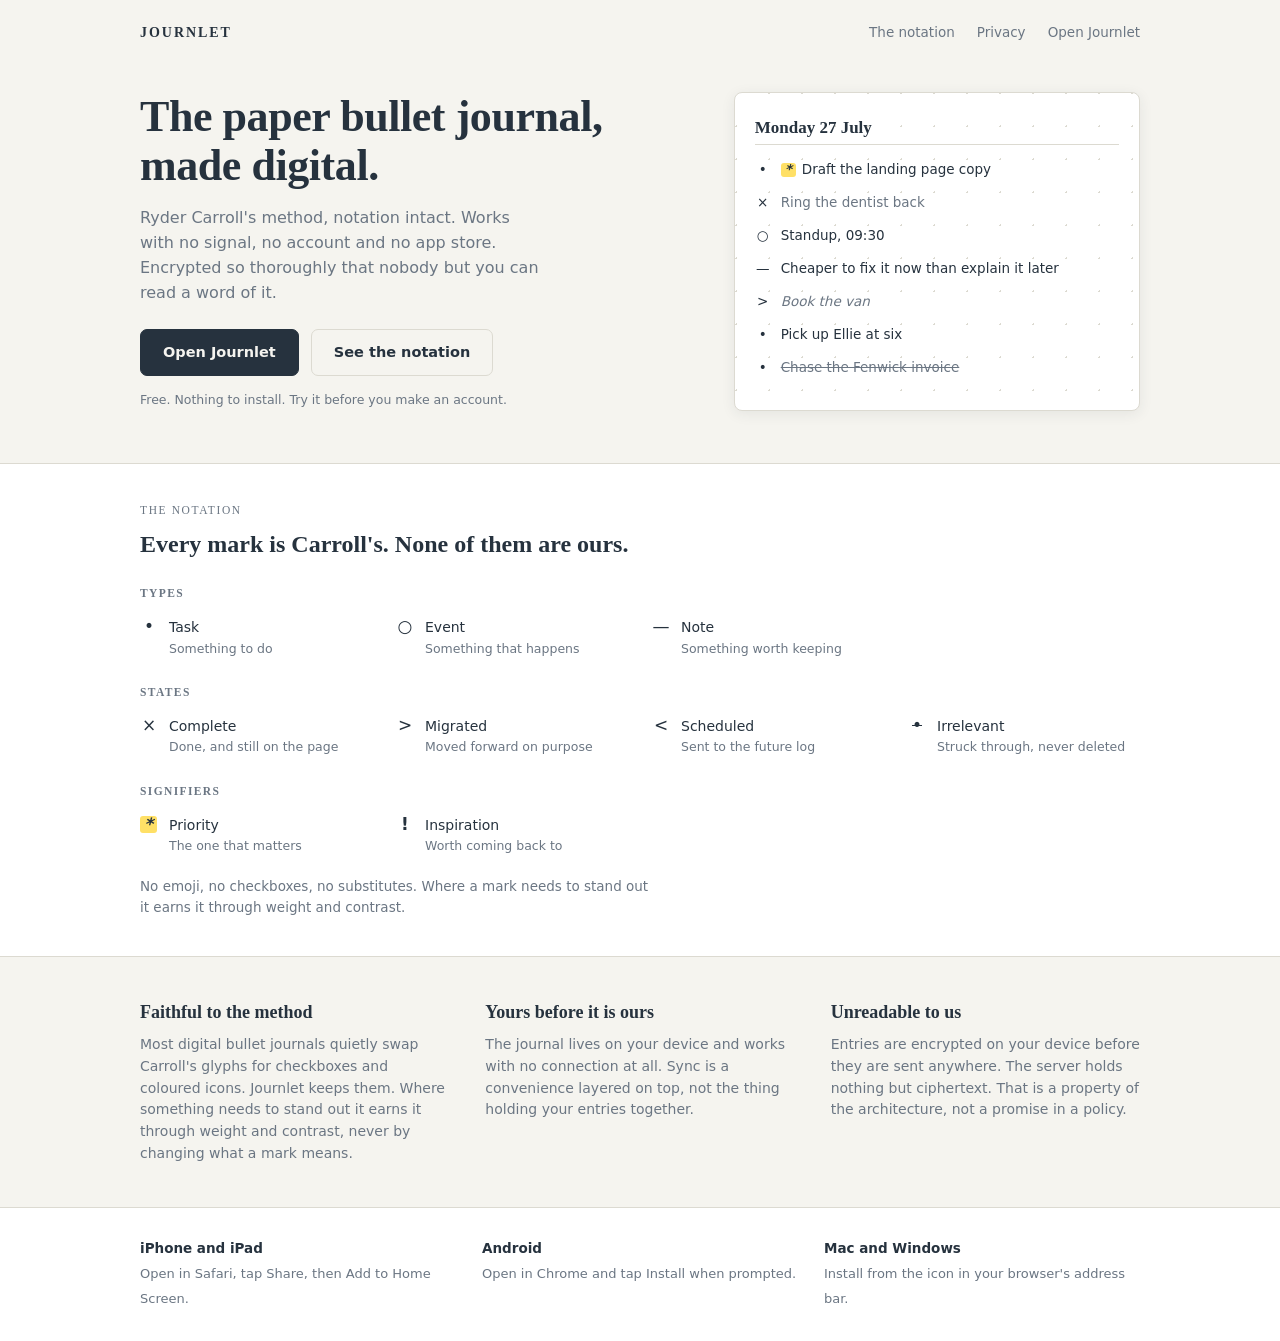
==== index.html @ d3c4b16d "Correct the notation shown on the page Three errors, all on the one page whose argument is notation " ====
<!doctype html>
<html lang="en-GB">
  <head>
    <meta charset="UTF-8" />
    <meta name="viewport" content="width=device-width, initial-scale=1.0" />

    <!-- No third-party scripts, matching the app's posture (spec §6.2). -->
    <meta
      http-equiv="Content-Security-Policy"
      content="default-src 'self'; script-src 'none'; style-src 'self' https://fonts.googleapis.com; font-src https://fonts.gstatic.com; img-src 'self' data:; base-uri 'none'; object-src 'none'; form-action 'none'"
    />

    <title>Journlet — the paper bullet journal, made digital</title>
    <meta
      name="description"
      content="A digital bullet journal that keeps Ryder Carroll's notation exactly as written. Works offline, needs no account to start, and is end-to-end encrypted so nobody but you can read it."
    />
    <link rel="canonical" href="https://www.journlet.com/" />
    <meta name="theme-color" content="#f5f4ef" />
    <meta name="referrer" content="no-referrer" />

    <link rel="icon" type="image/svg+xml" href="/favicon.svg" />
    <link rel="apple-touch-icon" href="/apple-touch-icon.png" />

    <meta property="og:type" content="website" />
    <meta property="og:site_name" content="Journlet" />
    <meta property="og:url" content="https://www.journlet.com/" />
    <meta property="og:title" content="Journlet — the paper bullet journal, made digital" />
    <meta
      property="og:description"
      content="Ryder Carroll's method, notation intact. Works offline, needs no account to start, end-to-end encrypted."
    />
    <meta property="og:image" content="https://www.journlet.com/og-image.png" />
    <meta property="og:image:width" content="1200" />
    <meta property="og:image:height" content="630" />
    <meta property="og:image:alt" content="Journlet — the paper bullet journal, made digital." />
    <meta name="twitter:card" content="summary_large_image" />
    <meta name="twitter:title" content="Journlet — the paper bullet journal, made digital" />
    <meta
      name="twitter:description"
      content="Ryder Carroll's method, notation intact. Works offline, needs no account to start, end-to-end encrypted."
    />
    <meta name="twitter:image" content="https://www.journlet.com/og-image.png" />

    <link rel="preconnect" href="https://fonts.googleapis.com" />
    <link rel="preconnect" href="https://fonts.gstatic.com" crossorigin />
    <link
      href="https://fonts.googleapis.com/css2?family=Fraunces:opsz,wght@9..144,500;9..144,600&family=Public+Sans:wght@400;500;600&display=swap"
      rel="stylesheet"
    />
    <link rel="stylesheet" href="/styles.css" />

    <script type="application/ld+json">
      {
        "@context": "https://schema.org",
        "@type": "SoftwareApplication",
        "name": "Journlet",
        "applicationCategory": "ProductivityApplication",
        "operatingSystem": "Any (progressive web app)",
        "url": "https://app.journlet.com/",
        "description": "A digital bullet journal that keeps Ryder Carroll's notation exactly as written. Offline-first and end-to-end encrypted.",
        "offers": { "@type": "Offer", "price": "0", "priceCurrency": "GBP" }
      }
    </script>
  </head>

  <body>
    <a class="skip" href="#main">Skip to content</a>

    <header class="nav">
      <span class="brand">Journlet</span>
      <nav aria-label="Primary">
        <a href="#notation">The notation</a>
        <a href="#privacy">Privacy</a>
        <a href="https://app.journlet.com/">Open Journlet</a>
      </nav>
    </header>

    <main id="main">
      <section class="hero">
        <div>
          <h1>The paper bullet journal, made digital.</h1>
          <p class="sub">
            Ryder Carroll's method, notation intact. Works with no signal, no account and no app
            store. Encrypted so thoroughly that nobody but you can read a word of it.
          </p>
          <p class="cta">
            <a class="btn" href="https://app.journlet.com/">Open Journlet</a>
            <a class="btn btn-quiet" href="#notation">See the notation</a>
          </p>
          <p class="reassure">Free. Nothing to install. Try it before you make an account.</p>
        </div>

        <!-- A real spread rather than a screenshot: stays true as the app changes,
             and search engines read the notation as text. Every state here mirrors
             the app exactly (app/src/lib/types.ts and app/src/index.css):
             the bullet column only ever holds a type or state glyph, priority is
             a highlighted * signifier inline before the text, complete is × with
             softened ink, migrated is > in muted italic, and the line-through is
             reserved for "no longer relevant". -->
        <div class="paper" role="img" aria-label="A sample Journlet daily spread: a priority task, a completed task, an event, a note, a migrated task, an open task and a task struck out as no longer relevant.">
          <p class="paper-title">Monday 27 July</p>
          <hr class="paper-rule" />
          <p class="row"><span class="glyph">&bull;</span><span><span class="prio"><i>*</i></span>Draft the landing page copy</span></p>
          <p class="row"><span class="glyph">&times;</span><span class="is-done">Ring the dentist back</span></p>
          <p class="row"><span class="glyph">&#9675;</span><span>Standup, 09:30</span></p>
          <p class="row"><span class="glyph">&mdash;</span><span>Cheaper to fix it now than explain it later</span></p>
          <p class="row"><span class="glyph">&gt;</span><span class="is-moved">Book the van</span></p>
          <p class="row"><span class="glyph">&bull;</span><span>Pick up Ellie at six</span></p>
          <p class="row"><span class="glyph">&bull;</span><span class="is-struck">Chase the Fenwick invoice</span></p>
        </div>
      </section>

      <section class="band" id="notation">
       <div class="wrap">
        <p class="eyebrow">The notation</p>
        <h2>Every mark is Carroll's. None of them are ours.</h2>

        <h3 class="ngroup">Types</h3>
        <ul class="notation">
          <li><span class="nglyph">&bull;</span><span class="nlabel">Task<span class="ndesc">Something to do</span></span></li>
          <li><span class="nglyph">&#9675;</span><span class="nlabel">Event<span class="ndesc">Something that happens</span></span></li>
          <li><span class="nglyph">&mdash;</span><span class="nlabel">Note<span class="ndesc">Something worth keeping</span></span></li>
        </ul>

        <h3 class="ngroup">States</h3>
        <ul class="notation">
          <li><span class="nglyph">&times;</span><span class="nlabel">Complete<span class="ndesc">Done, and still on the page</span></span></li>
          <li><span class="nglyph">&gt;</span><span class="nlabel">Migrated<span class="ndesc">Moved forward on purpose</span></span></li>
          <li><span class="nglyph">&lt;</span><span class="nlabel">Scheduled<span class="ndesc">Sent to the future log</span></span></li>
          <li><span class="nglyph"><s>&bull;</s></span><span class="nlabel">Irrelevant<span class="ndesc">Struck through, never deleted</span></span></li>
        </ul>

        <h3 class="ngroup">Signifiers</h3>
        <ul class="notation">
          <li><span class="nglyph"><span class="prio"><i>*</i></span></span><span class="nlabel">Priority<span class="ndesc">The one that matters</span></span></li>
          <li><span class="nglyph"><b>!</b></span><span class="nlabel">Inspiration<span class="ndesc">Worth coming back to</span></span></li>
        </ul>

        <p class="nfoot">No emoji, no checkboxes, no substitutes. Where a mark needs to stand out
          it earns it through weight and contrast.</p>
       </div>
      </section>

      <section class="pillars">
        <div>
          <h3>Faithful to the method</h3>
          <p>
            Most digital bullet journals quietly swap Carroll's glyphs for checkboxes and coloured
            icons. Journlet keeps them. Where something needs to stand out it earns it through
            weight and contrast, never by changing what a mark means.
          </p>
        </div>
        <div>
          <h3>Yours before it is ours</h3>
          <p>
            The journal lives on your device and works with no connection at all. Sync is a
            convenience layered on top, not the thing holding your entries together.
          </p>
        </div>
        <div id="privacy">
          <h3>Unreadable to us</h3>
          <p>
            Entries are encrypted on your device before they are sent anywhere. The server holds
            nothing but ciphertext. That is a property of the architecture, not a promise in a
            policy.
          </p>
        </div>
      </section>

      <section class="install">
       <div class="wrap">
        <div><strong>iPhone and iPad</strong><span>Open in Safari, tap Share, then Add to Home Screen.</span></div>
        <div><strong>Android</strong><span>Open in Chrome and tap Install when prompted.</span></div>
        <div><strong>Mac and Windows</strong><span>Install from the icon in your browser's address bar.</span></div>
       </div>
      </section>
    </main>
  </body>
</html>
---- styles.css ----
/* Journlet landing page.
   Tokens and rhythm are lifted from the app (src/index.css, src/lib/grid.ts)
   so the site and the app read as one product: same paper, same ink, same
   33px dot pitch, Fraunces for display and Public Sans for text. */

:root {
  --ink: #26323e;
  --ink-soft: #6b7683;
  --paper: #f5f4ef;
  --surface: #ffffff;
  --line: #dcdad1;
  --hilite: #ffe066;
  --on-hilite: #26323e;
  --grid: 33px;
  --pad: 40px;
}

@media (prefers-color-scheme: dark) {
  :root {
    --ink: #e7e4dc;
    --ink-soft: #9aa4b0;
    --paper: #191d23;
    --surface: #232a31;
    --line: #333b44;
    color-scheme: dark;
  }
}

* {
  box-sizing: border-box;
}

body {
  margin: 0;
  background: var(--paper);
  color: var(--ink);
  font-family: "Public Sans", system-ui, sans-serif;
  font-size: 16px;
  line-height: 1.55;
  -webkit-font-smoothing: antialiased;
  text-size-adjust: 100%;
  -webkit-text-size-adjust: 100%;
}

a {
  color: inherit;
}

.skip {
  position: absolute;
  left: -9999px;
}
.skip:focus {
  left: 12px;
  top: 12px;
  background: var(--surface);
  padding: 8px 14px;
  border-radius: 6px;
  z-index: 10;
}

:focus-visible {
  outline: 2px solid var(--ink);
  outline-offset: 2px;
}

/* ---------- shared shell ---------- */

.nav,
.hero,
.pillars,
.wrap {
  max-width: 1080px;
  margin-inline: auto;
  padding-inline: var(--pad);
}

/* ---------- nav ---------- */

.nav {
  display: flex;
  align-items: baseline;
  justify-content: space-between;
  padding-block: 22px;
  gap: 20px;
}
.brand {
  font-family: "Fraunces", Georgia, serif;
  font-weight: 600;
  font-size: 14px;
  letter-spacing: 0.14em;
  text-transform: uppercase;
}
.nav nav {
  display: flex;
  gap: 22px;
  font-size: 13.5px;
  color: var(--ink-soft);
}
.nav nav a {
  text-decoration: none;
}
.nav nav a:hover {
  text-decoration: underline;
}

/* ---------- hero ---------- */

.hero {
  display: grid;
  grid-template-columns: 1.15fr 0.85fr;
  gap: 44px;
  align-items: center;
  padding-block: 26px 52px;
}
h1 {
  font-family: "Fraunces", Georgia, serif;
  font-weight: 600;
  font-size: clamp(30px, 4.4vw, 44px);
  line-height: 1.1;
  letter-spacing: -0.01em;
  margin: 0 0 16px;
}
.sub {
  font-size: 16px;
  color: var(--ink-soft);
  margin: 0 0 24px;
  max-width: 40ch;
}
.cta {
  display: flex;
  gap: 12px;
  flex-wrap: wrap;
  margin: 0;
}
.btn {
  display: inline-block;
  background: var(--ink);
  color: var(--paper);
  border: 1px solid var(--ink);
  border-radius: 7px;
  padding: 11px 22px;
  font-size: 14.5px;
  font-weight: 600;
  text-decoration: none;
}
.btn-quiet {
  background: transparent;
  color: var(--ink);
  border-color: var(--line);
}
.reassure {
  font-size: 12.5px;
  color: var(--ink-soft);
  margin: 14px 0 0;
}

/* ---------- sample spread ---------- */

.paper {
  background: var(--surface);
  border: 1px solid var(--line);
  border-radius: 8px;
  box-shadow: 0 3px 14px rgba(38, 50, 62, 0.08);
  background-image: radial-gradient(var(--line) 1px, transparent 1px);
  background-size: var(--grid) var(--grid);
  background-position: 18px -16px;
  padding: 22px 20px 26px;
}
.paper-title {
  font-family: "Fraunces", Georgia, serif;
  font-weight: 600;
  font-size: 17px;
  margin: 0 0 3px;
}
.paper-rule {
  border: 0;
  border-top: 1px solid var(--line);
  margin: 0 0 8px;
}
.row {
  display: flex;
  gap: 10px;
  align-items: flex-start;
  font-size: 13.5px;
  line-height: var(--grid);
  margin: 0;
}
.glyph {
  width: 16px;
  flex-shrink: 0;
  text-align: center;
}
/* Entry states, mirroring app/src/index.css exactly. Complete softens the ink
   and keeps the entry legible; the line-through means "no longer relevant",
   which is a different thing and must not be conflated with done. */
.is-done {
  color: var(--ink-soft);
}
.is-moved {
  color: var(--ink-soft);
  font-style: italic;
}
.is-struck {
  color: var(--ink-soft);
  text-decoration: line-through;
}

/* The priority signifier: a highlighted * sitting inline before the text,
   never a replacement for the bullet in the glyph column. */
.prio {
  display: inline-flex;
  align-items: center;
  justify-content: center;
  background: var(--hilite);
  color: var(--on-hilite);
  padding: 0 4px;
  margin-right: 6px;
  border-radius: 3px;
  font-weight: 700;
  line-height: 1;
}

/* ---------- notation band ---------- */

.band {
  background: var(--surface);
  border-block: 1px solid var(--line);
  padding-block: 38px;
}
.eyebrow {
  font-family: "Fraunces", Georgia, serif;
  font-size: 11.5px;
  letter-spacing: 0.14em;
  text-transform: uppercase;
  color: var(--ink-soft);
  margin: 0 0 6px;
}
h2 {
  font-family: "Fraunces", Georgia, serif;
  font-weight: 600;
  font-size: 24px;
  margin: 0 0 22px;
}
.ngroup {
  font-family: "Fraunces", Georgia, serif;
  font-weight: 600;
  font-size: 11.5px;
  letter-spacing: 0.12em;
  text-transform: uppercase;
  color: var(--ink-soft);
  margin: 0 0 10px;
}
.notation {
  list-style: none;
  padding: 0;
  margin: 0 0 26px;
  display: grid;
  grid-template-columns: repeat(4, 1fr);
  gap: 18px 24px;
}
.notation:last-of-type {
  margin-bottom: 20px;
}
.notation li {
  display: flex;
  gap: 11px;
  align-items: baseline;
}
.nfoot {
  font-size: 13.5px;
  color: var(--ink-soft);
  margin: 0;
  max-width: 60ch;
}
.nglyph {
  font-size: 17px;
  width: 18px;
  text-align: center;
  flex-shrink: 0;
}
.nlabel {
  font-size: 14px;
  font-weight: 500;
}
.ndesc {
  display: block;
  font-size: 12.5px;
  font-weight: 400;
  color: var(--ink-soft);
}

/* ---------- pillars ---------- */

.pillars {
  display: grid;
  grid-template-columns: repeat(3, 1fr);
  gap: 36px;
  padding-block: 42px;
}
h3 {
  font-family: "Fraunces", Georgia, serif;
  font-weight: 600;
  font-size: 18px;
  margin: 0 0 8px;
}
.pillars p {
  font-size: 14px;
  color: var(--ink-soft);
  margin: 0;
}

/* ---------- install ---------- */

.install {
  background: var(--surface);
  border-top: 1px solid var(--line);
  padding-block: 30px;
}
.install .wrap {
  display: grid;
  grid-template-columns: repeat(3, 1fr);
  gap: 26px;
}
.install .wrap > div {
  max-width: 340px;
}
.install strong {
  display: block;
  font-size: 13.5px;
  margin-bottom: 3px;
}
.install span {
  font-size: 13px;
  color: var(--ink-soft);
}

/* No footer: the install band is the last thing on the page, so it ends on
   something to do. A footer comes back when there is a privacy policy and a
   contact address to put in it. */

/* ---------- narrow ---------- */

@media (max-width: 860px) {
  :root {
    --pad: 22px;
  }
  .hero,
  .pillars,
  .install .wrap {
    grid-template-columns: 1fr;
  }
  .notation {
    grid-template-columns: repeat(2, 1fr);
  }
  .nav nav a:not(:last-child) {
    display: none;
  }
  .install .wrap > div {
    max-width: none;
  }
}

@media (max-width: 420px) {
  .notation {
    grid-template-columns: 1fr;
  }
}
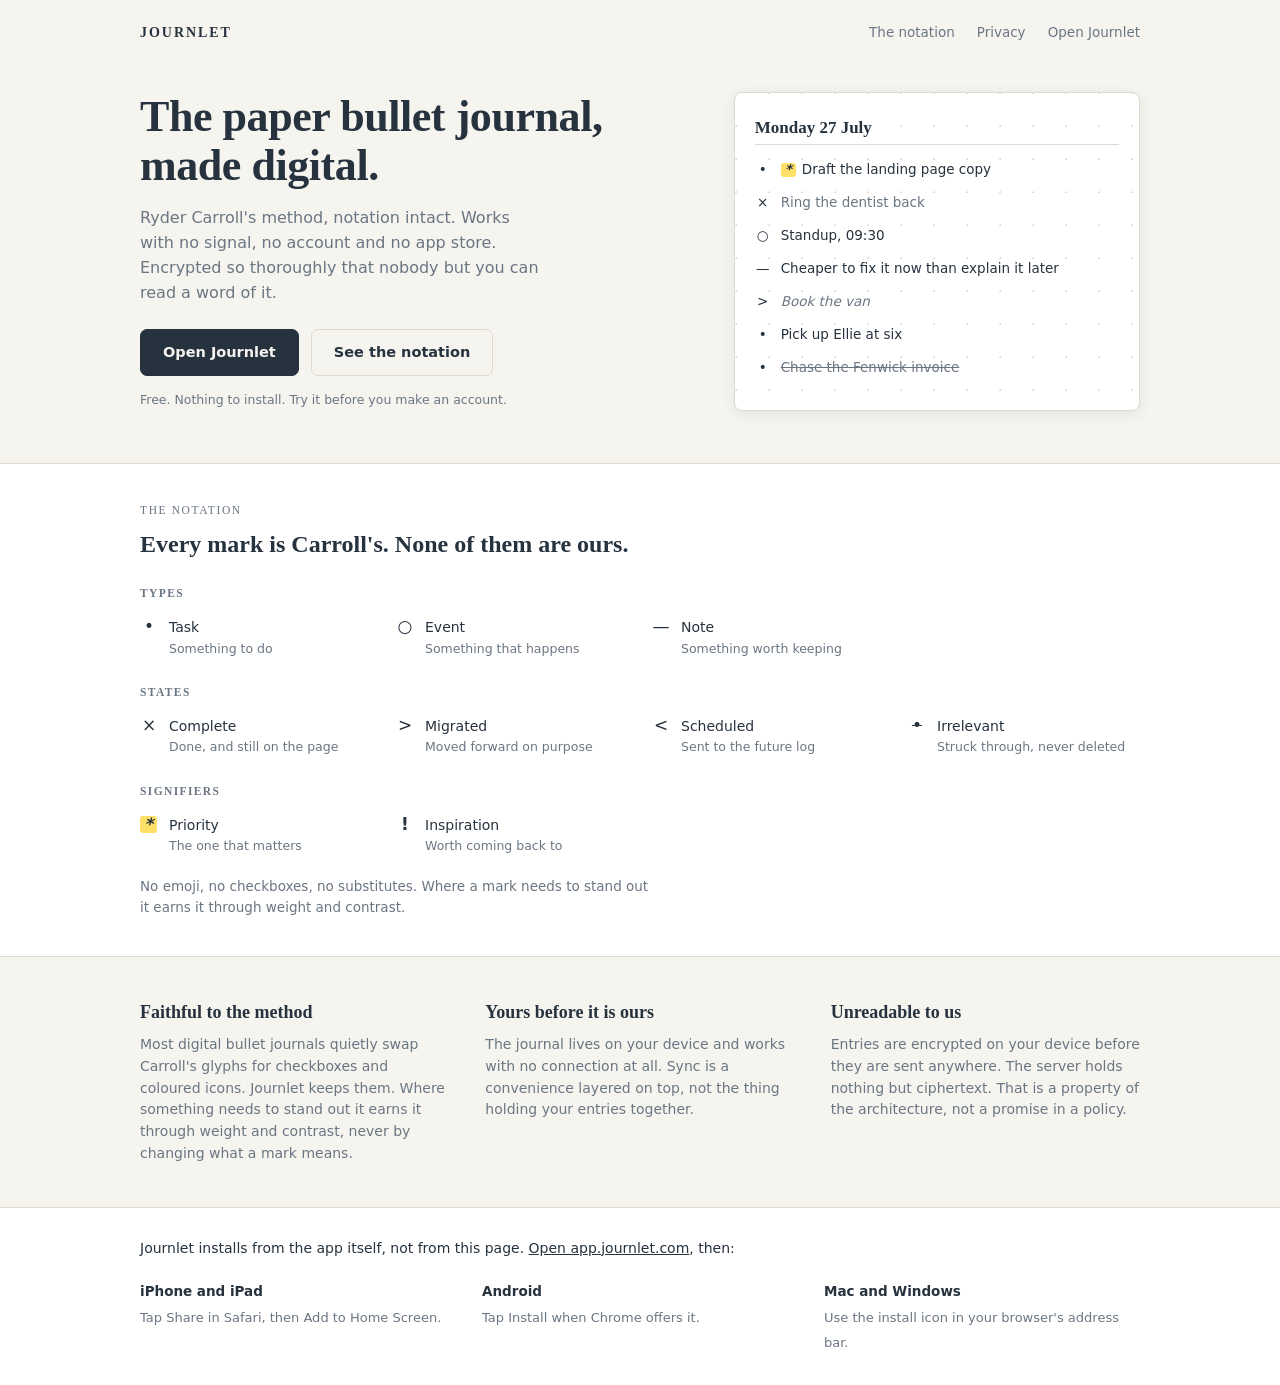
==== commit b90a1e58: "Add a 404 page, fix the install instructions, drop stale sitemap lastmod The install steps told peop" ====
--- a/index.html
+++ b/index.html
@@ -170,9 +170,15 @@
 
       <section class="install">
        <div class="wrap">
-        <div><strong>iPhone and iPad</strong><span>Open in Safari, tap Share, then Add to Home Screen.</span></div>
-        <div><strong>Android</strong><span>Open in Chrome and tap Install when prompted.</span></div>
-        <div><strong>Mac and Windows</strong><span>Install from the icon in your browser's address bar.</span></div>
+        <p class="install-lead">
+          Journlet installs from the app itself, not from this page.
+          <a href="https://app.journlet.com/">Open app.journlet.com</a>, then:
+        </p>
+        <div class="install-grid">
+          <div><strong>iPhone and iPad</strong><span>Tap Share in Safari, then Add to Home Screen.</span></div>
+          <div><strong>Android</strong><span>Tap Install when Chrome offers it.</span></div>
+          <div><strong>Mac and Windows</strong><span>Use the install icon in your browser's address bar.</span></div>
+        </div>
        </div>
       </section>
     </main>
--- a/styles.css
+++ b/styles.css
@@ -317,12 +317,16 @@
   border-top: 1px solid var(--line);
   padding-block: 30px;
 }
-.install .wrap {
+.install-lead {
+  font-size: 14px;
+  margin: 0 0 22px;
+}
+.install-grid {
   display: grid;
   grid-template-columns: repeat(3, 1fr);
   gap: 26px;
 }
-.install .wrap > div {
+.install-grid > div {
   max-width: 340px;
 }
 .install strong {
@@ -335,6 +339,20 @@
   color: var(--ink-soft);
 }
 
+/* ---------- 404 ---------- */
+
+.oops {
+  max-width: 1080px;
+  margin-inline: auto;
+  padding: clamp(40px, 12vh, 120px) var(--pad);
+}
+.oops .sub {
+  margin-bottom: 28px;
+}
+.nav a.brand {
+  text-decoration: none;
+}
+
 /* No footer: the install band is the last thing on the page, so it ends on
    something to do. A footer comes back when there is a privacy policy and a
    contact address to put in it. */
@@ -347,7 +365,7 @@
   }
   .hero,
   .pillars,
-  .install .wrap {
+  .install-grid {
     grid-template-columns: 1fr;
   }
   .notation {
@@ -356,7 +374,7 @@
   .nav nav a:not(:last-child) {
     display: none;
   }
-  .install .wrap > div {
+  .install-grid > div {
     max-width: none;
   }
 }
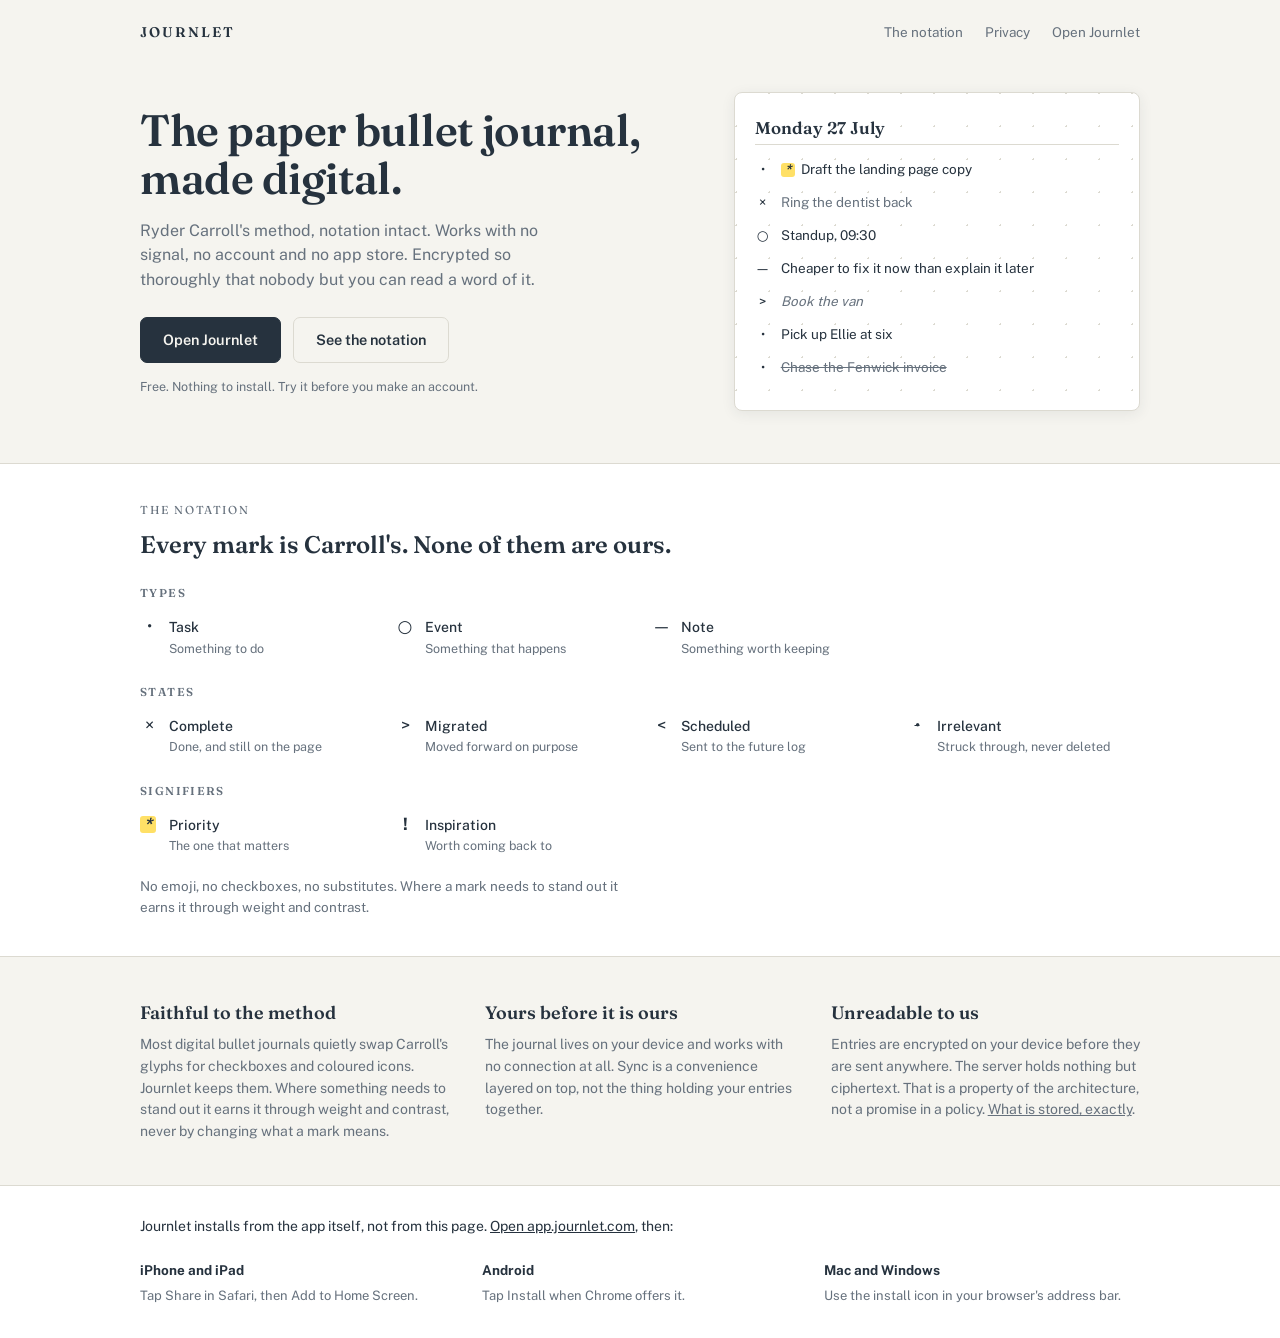
==== commit 697c281e: "Self-host the fonts, add a privacy page, fix muted-text contrast Fonts: Fraunces and Public Sans now" ====
--- a/index.html
+++ b/index.html
@@ -4,10 +4,11 @@
     <meta charset="UTF-8" />
     <meta name="viewport" content="width=device-width, initial-scale=1.0" />
 
-    <!-- No third-party scripts, matching the app's posture (spec §6.2). -->
+    <!-- Everything is same-origin: no scripts, no third-party anything.
+         Fonts are self-hosted, so the Google domains are gone from here too. -->
     <meta
       http-equiv="Content-Security-Policy"
-      content="default-src 'self'; script-src 'none'; style-src 'self' https://fonts.googleapis.com; font-src https://fonts.gstatic.com; img-src 'self' data:; base-uri 'none'; object-src 'none'; form-action 'none'"
+      content="default-src 'self'; script-src 'none'; style-src 'self'; font-src 'self'; img-src 'self' data:; base-uri 'none'; object-src 'none'; form-action 'none'"
     />
 
     <title>Journlet — the paper bullet journal, made digital</title>
@@ -42,11 +43,19 @@
     />
     <meta name="twitter:image" content="https://www.journlet.com/og-image.png" />
 
-    <link rel="preconnect" href="https://fonts.googleapis.com" />
-    <link rel="preconnect" href="https://fonts.gstatic.com" crossorigin />
     <link
-      href="https://fonts.googleapis.com/css2?family=Fraunces:opsz,wght@9..144,500;9..144,600&family=Public+Sans:wght@400;500;600&display=swap"
-      rel="stylesheet"
+      rel="preload"
+      href="/fonts/public-sans-latin-wght-normal.woff2"
+      as="font"
+      type="font/woff2"
+      crossorigin
+    />
+    <link
+      rel="preload"
+      href="/fonts/fraunces-latin-opsz-normal.woff2"
+      as="font"
+      type="font/woff2"
+      crossorigin
     />
     <link rel="stylesheet" href="/styles.css" />
 
@@ -71,7 +80,7 @@
       <span class="brand">Journlet</span>
       <nav aria-label="Primary">
         <a href="#notation">The notation</a>
-        <a href="#privacy">Privacy</a>
+        <a href="/privacy">Privacy</a>
         <a href="https://app.journlet.com/">Open Journlet</a>
       </nav>
     </header>
@@ -158,12 +167,12 @@
             convenience layered on top, not the thing holding your entries together.
           </p>
         </div>
-        <div id="privacy">
+        <div>
           <h3>Unreadable to us</h3>
           <p>
             Entries are encrypted on your device before they are sent anywhere. The server holds
             nothing but ciphertext. That is a property of the architecture, not a promise in a
-            policy.
+            policy. <a href="/privacy">What is stored, exactly</a>.
           </p>
         </div>
       </section>
--- a/styles.css
+++ b/styles.css
@@ -3,9 +3,37 @@
    so the site and the app read as one product: same paper, same ink, same
    33px dot pitch, Fraunces for display and Public Sans for text. */
 
+/* Fonts are self-hosted, not loaded from Google. A page whose argument is
+   that nobody can read your journal should not hand every visitor's IP to a
+   third party in order to render its own headline. Both are variable fonts
+   covering the full 100..900 weight range in one file each, and Fraunces
+   carries its optical-size axis so display text matches the app.
+   Sources: @fontsource-variable/fraunces and @fontsource-variable/public-sans
+   (SIL Open Font License, copies in fonts/). No unicode-range: there is only
+   one subset, so per-glyph fallback handles anything the file lacks — the ○
+   event bullet among them, exactly as it falls back in the app today.
+   Italics are synthesised rather than shipped, again matching the app. */
+@font-face {
+  font-family: "Fraunces";
+  font-style: normal;
+  font-display: swap;
+  font-weight: 100 900;
+  src: url(/fonts/fraunces-latin-opsz-normal.woff2) format("woff2-variations");
+}
+@font-face {
+  font-family: "Public Sans";
+  font-style: normal;
+  font-display: swap;
+  font-weight: 100 900;
+  src: url(/fonts/public-sans-latin-wght-normal.woff2) format("woff2-variations");
+}
+
 :root {
   --ink: #26323e;
-  --ink-soft: #6b7683;
+  /* #6b7683 was 4.20:1 on --paper, under WCAG AA for normal text; this
+     clears it at 4.52:1 and is all but indistinguishable. Kept in step with
+     app/src/index.css. */
+  --ink-soft: #66717d;
   --paper: #f5f4ef;
   --surface: #ffffff;
   --line: #dcdad1;
@@ -339,6 +367,50 @@
   color: var(--ink-soft);
 }
 
+/* ---------- prose pages (privacy) ---------- */
+
+.prose {
+  max-width: 68ch;
+  margin-inline: auto;
+  padding: 20px var(--pad) 80px;
+}
+.prose h1 {
+  font-size: clamp(28px, 4vw, 36px);
+  margin-bottom: 14px;
+}
+.prose h2 {
+  font-size: 20px;
+  margin: 38px 0 12px;
+}
+.prose p,
+.prose li {
+  font-size: 15.5px;
+  margin: 0 0 14px;
+}
+.prose ul {
+  padding-left: 20px;
+}
+.prose .sub {
+  max-width: none;
+}
+/* Unresolved sections are marked rather than guessed at, so an unfinished
+   policy cannot be mistaken for a finished one. */
+.todo {
+  display: block;
+  font-style: normal;
+  background: var(--hilite);
+  color: var(--on-hilite);
+  border-radius: 4px;
+  padding: 10px 12px;
+  margin-top: 10px;
+  font-size: 14px;
+}
+.prose .meta {
+  color: var(--ink-soft);
+  font-size: 13px;
+  margin-top: 40px;
+}
+
 /* ---------- 404 ---------- */
 
 .oops {
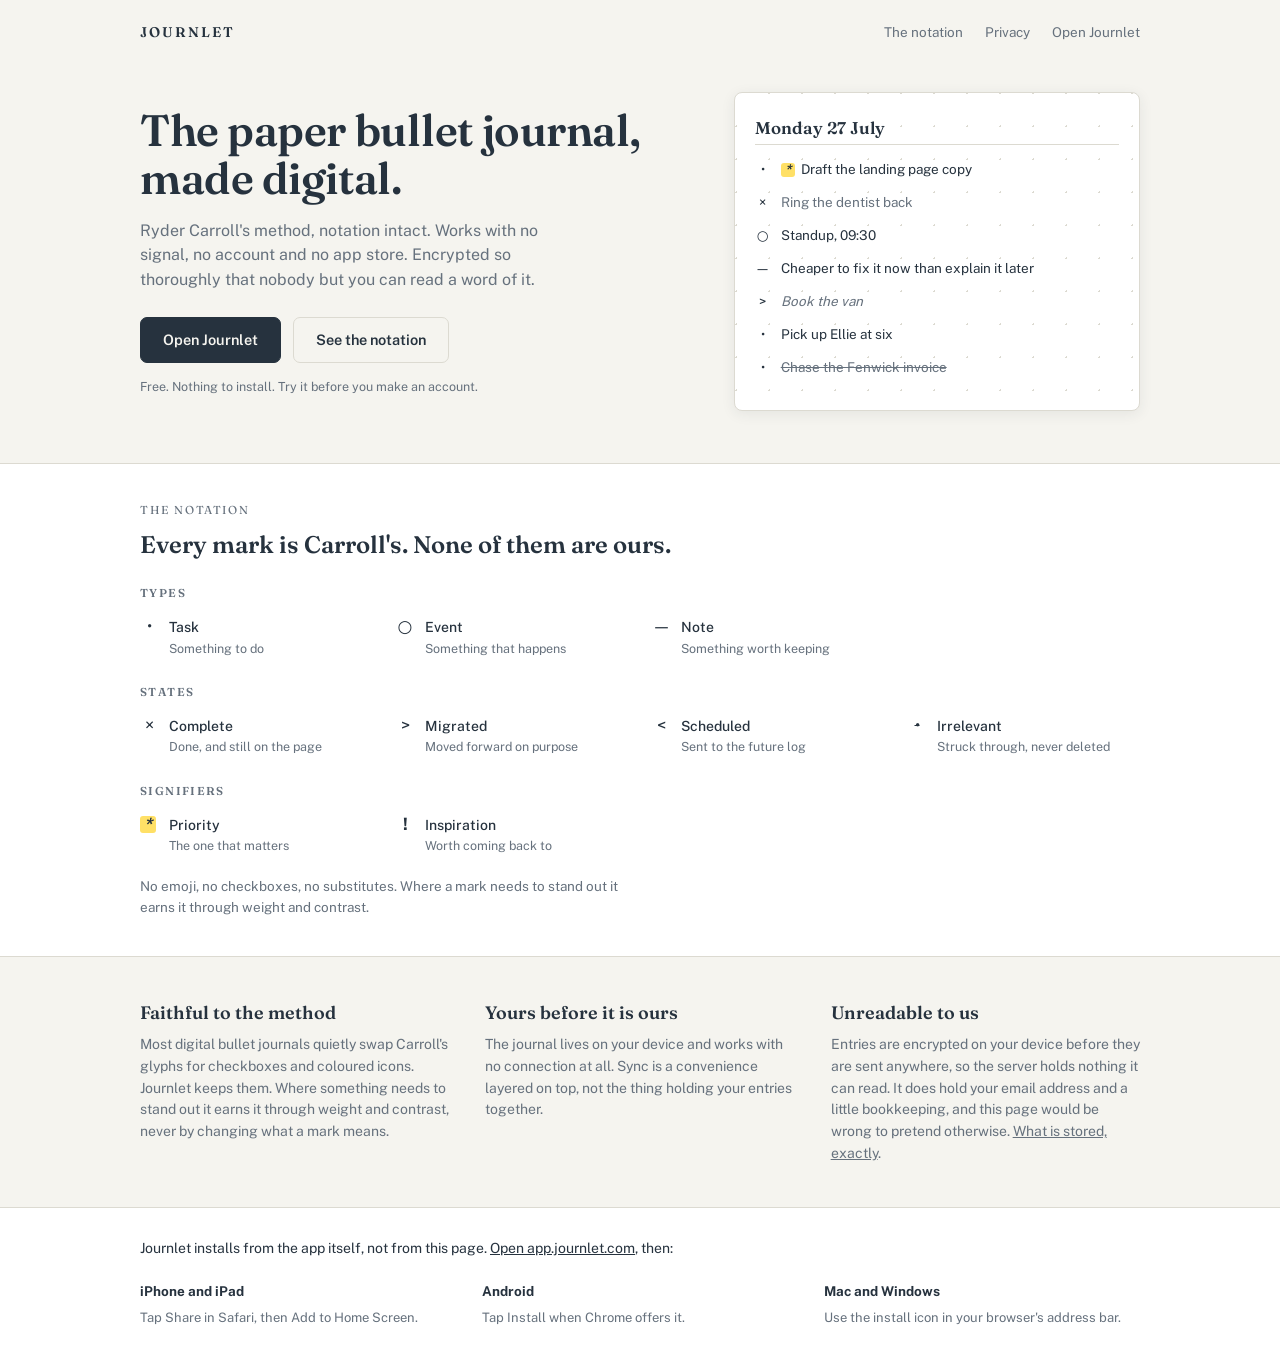
==== commit 13c47826: "Stop claiming ciphertext-only, and drop tags for threading" ====
--- a/index.html
+++ b/index.html
@@ -170,9 +170,9 @@
         <div>
           <h3>Unreadable to us</h3>
           <p>
-            Entries are encrypted on your device before they are sent anywhere. The server holds
-            nothing but ciphertext. That is a property of the architecture, not a promise in a
-            policy. <a href="/privacy">What is stored, exactly</a>.
+            Entries are encrypted on your device before they are sent anywhere, so the server holds
+            nothing it can read. It does hold your email address and a little bookkeeping, and this
+            page would be wrong to pretend otherwise. <a href="/privacy">What is stored, exactly</a>.
           </p>
         </div>
       </section>
--- a/styles.css
+++ b/styles.css
@@ -393,17 +393,10 @@
 .prose .sub {
   max-width: none;
 }
-/* Unresolved sections are marked rather than guessed at, so an unfinished
-   policy cannot be mistaken for a finished one. */
-.todo {
-  display: block;
-  font-style: normal;
-  background: var(--hilite);
-  color: var(--on-hilite);
-  border-radius: 4px;
-  padding: 10px 12px;
-  margin-top: 10px;
-  font-size: 14px;
+.address {
+  font-size: 15.5px;
+  line-height: 1.7;
+  margin: 0 0 14px;
 }
 .prose .meta {
   color: var(--ink-soft);
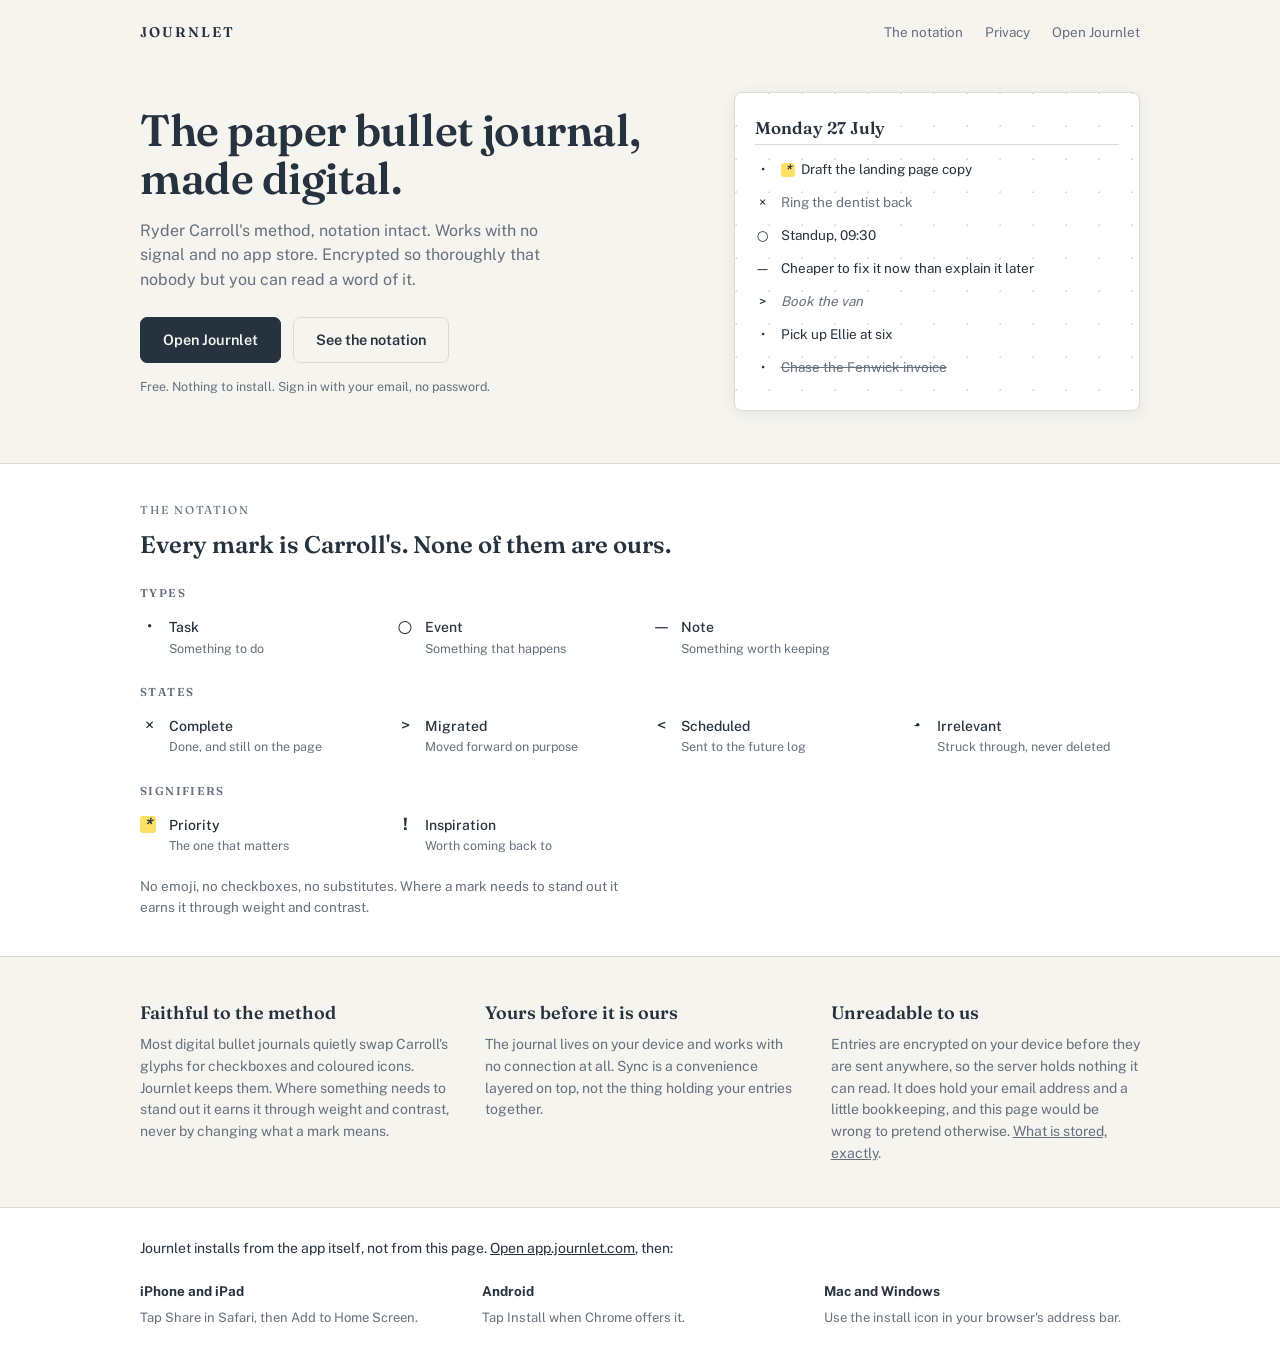
==== commit ff1fd8c9: "Stop promising a thing the app decided not to do Six places said Journlet needs no account to start," ====
--- a/index.html
+++ b/index.html
@@ -14,7 +14,7 @@
     <title>Journlet — the paper bullet journal, made digital</title>
     <meta
       name="description"
-      content="A digital bullet journal that keeps Ryder Carroll's notation exactly as written. Works offline, needs no account to start, and is end-to-end encrypted so nobody but you can read it."
+      content="A digital bullet journal that keeps Ryder Carroll's notation exactly as written. Works offline, needs nothing installed, and is end-to-end encrypted so nobody but you can read it."
     />
     <link rel="canonical" href="https://www.journlet.com/" />
     <meta name="theme-color" content="#f5f4ef" />
@@ -29,7 +29,7 @@
     <meta property="og:title" content="Journlet — the paper bullet journal, made digital" />
     <meta
       property="og:description"
-      content="Ryder Carroll's method, notation intact. Works offline, needs no account to start, end-to-end encrypted."
+      content="Ryder Carroll's method, notation intact. Works offline, nothing to install, end-to-end encrypted."
     />
     <meta property="og:image" content="https://www.journlet.com/og-image.png" />
     <meta property="og:image:width" content="1200" />
@@ -39,7 +39,7 @@
     <meta name="twitter:title" content="Journlet — the paper bullet journal, made digital" />
     <meta
       name="twitter:description"
-      content="Ryder Carroll's method, notation intact. Works offline, needs no account to start, end-to-end encrypted."
+      content="Ryder Carroll's method, notation intact. Works offline, nothing to install, end-to-end encrypted."
     />
     <meta name="twitter:image" content="https://www.journlet.com/og-image.png" />
 
@@ -90,14 +90,14 @@
         <div>
           <h1>The paper bullet journal, made digital.</h1>
           <p class="sub">
-            Ryder Carroll's method, notation intact. Works with no signal, no account and no app
+            Ryder Carroll's method, notation intact. Works with no signal and no app
             store. Encrypted so thoroughly that nobody but you can read a word of it.
           </p>
           <p class="cta">
             <a class="btn" href="https://app.journlet.com/">Open Journlet</a>
             <a class="btn btn-quiet" href="#notation">See the notation</a>
           </p>
-          <p class="reassure">Free. Nothing to install. Try it before you make an account.</p>
+          <p class="reassure">Free. Nothing to install. Sign in with your email, no password.</p>
         </div>
 
         <!-- A real spread rather than a screenshot: stays true as the app changes,
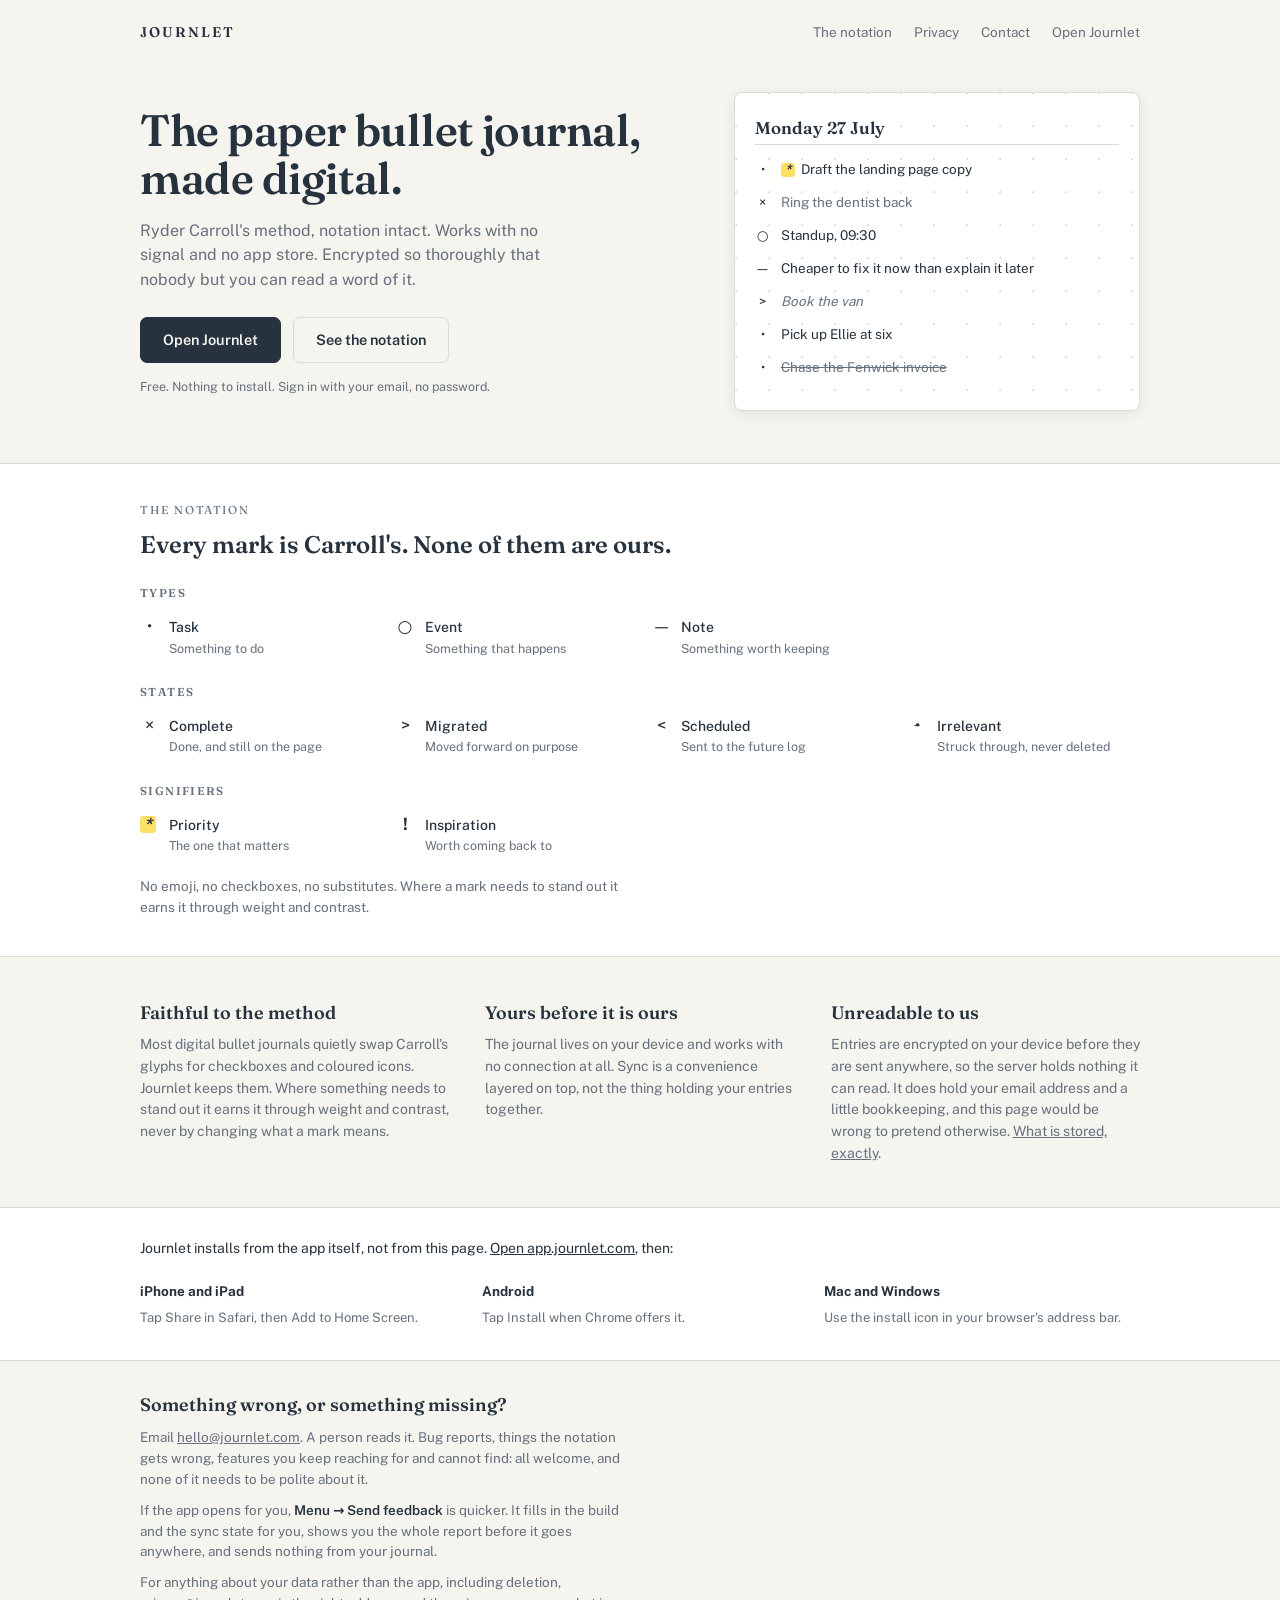
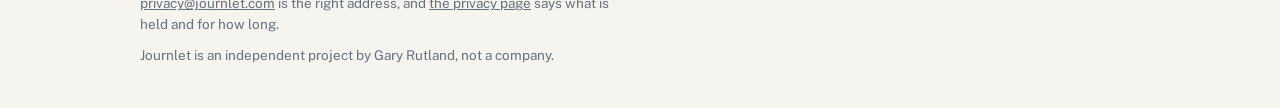
==== commit 34923240: "Bring back the footer, and put a contact route in it The note in styles.css said a footer comes back" ====
--- a/index.html
+++ b/index.html
@@ -81,6 +81,7 @@
       <nav aria-label="Primary">
         <a href="#notation">The notation</a>
         <a href="/privacy">Privacy</a>
+        <a href="#contact">Contact</a>
         <a href="https://app.journlet.com/">Open Journlet</a>
       </nav>
     </header>
@@ -191,5 +192,38 @@
        </div>
       </section>
     </main>
+
+    <!--
+      The contact route (spec §13.1). Here as well as in the app because the app's
+      own feedback screen sits behind the Menu, and the reports worth most are the
+      ones from somebody who cannot get that far: the app will not load, sign-in
+      will not complete, the mailbox behind the account is gone. None of those can
+      be reported from inside.
+    -->
+    <footer class="foot" id="contact">
+      <div class="wrap">
+        <h2>Something wrong, or something missing?</h2>
+        <p>
+          Email <a href="mailto:hello@journlet.com">hello@journlet.com</a>. A person
+          reads it. Bug reports, things the notation gets wrong, features you keep
+          reaching for and cannot find: all welcome, and none of it needs to be
+          polite about it.
+        </p>
+        <p>
+          If the app opens for you, <strong>Menu &rarr; Send feedback</strong> is
+          quicker. It fills in the build and the sync state for you, shows you the
+          whole report before it goes anywhere, and sends nothing from your journal.
+        </p>
+        <p>
+          For anything about your data rather than the app, including deletion,
+          <a href="mailto:privacy@journlet.com">privacy@journlet.com</a> is the
+          right address, and <a href="/privacy">the privacy page</a> says what is
+          held and for how long.
+        </p>
+        <p class="last">
+          Journlet is an independent project by Gary Rutland, not a company.
+        </p>
+      </div>
+    </footer>
   </body>
 </html>
--- a/styles.css
+++ b/styles.css
@@ -418,9 +418,36 @@
   text-decoration: none;
 }
 
-/* No footer: the install band is the last thing on the page, so it ends on
-   something to do. A footer comes back when there is a privacy policy and a
-   contact address to put in it. */
+/* ---------- footer ---------- */
+
+/* The note that stood here said a footer comes back when there is a privacy policy
+   and a contact address to put in it. Both now exist, and the contact route is a
+   launch requirement (spec §13.1) rather than decoration, so it is a footer and not
+   a line of small print. Paper rather than surface: the install band above it is
+   surface, and two surface bands touching read as one. */
+.foot {
+  border-top: 1px solid var(--line);
+  padding-block: 30px 42px;
+}
+.foot h2 {
+  font-family: "Fraunces", Georgia, serif;
+  font-weight: 600;
+  font-size: 18px;
+  margin: 0 0 8px;
+}
+.foot p {
+  font-size: 13.5px;
+  color: var(--ink-soft);
+  max-width: 62ch;
+  margin: 0 0 10px;
+}
+.foot .last {
+  margin-bottom: 0;
+}
+.foot strong {
+  color: var(--ink);
+  font-weight: 600;
+}
 
 /* ---------- narrow ---------- */
 
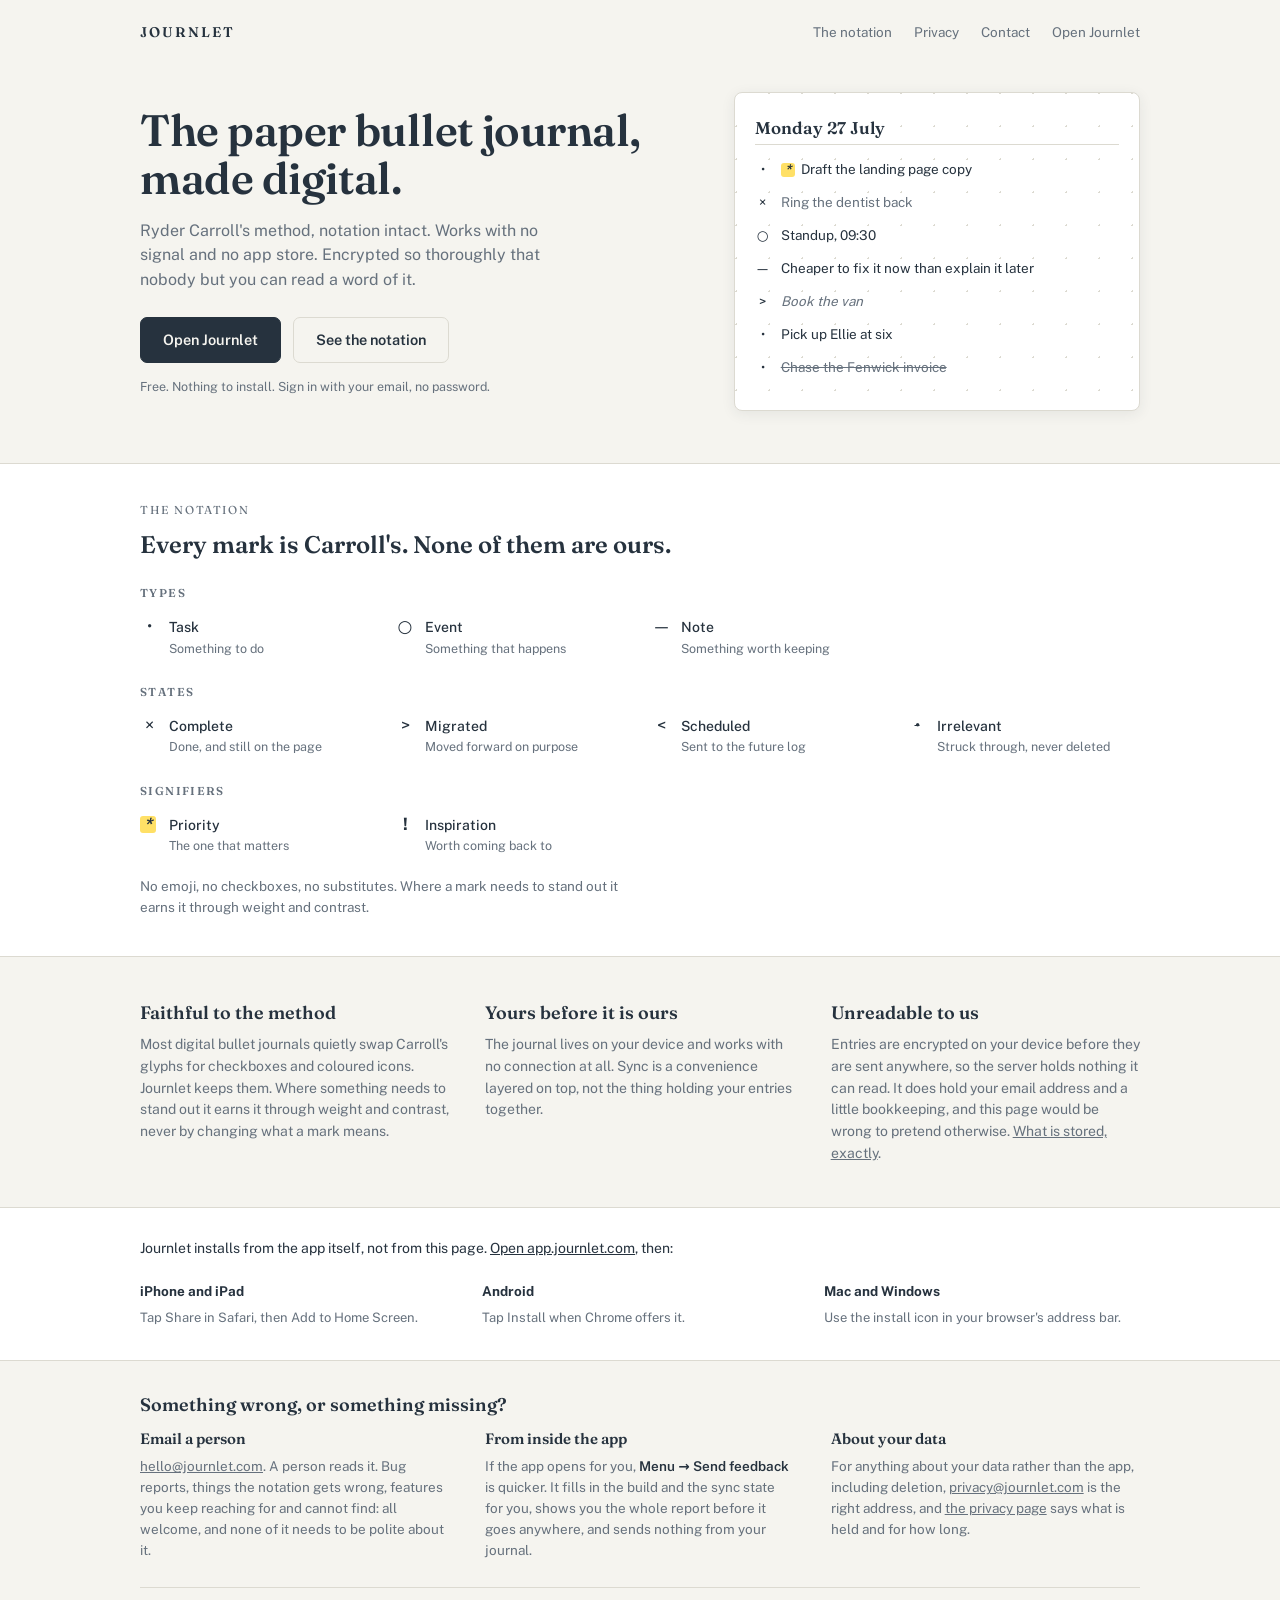
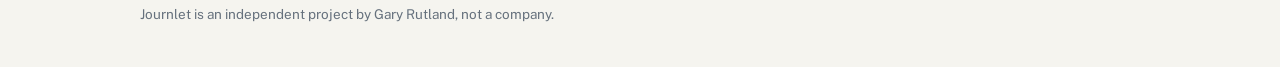
==== commit bc843ad7: "Put the three contact routes in three columns The footer paragraphs were capped at a 62ch reading me" ====
--- a/index.html
+++ b/index.html
@@ -203,23 +203,40 @@
     <footer class="foot" id="contact">
       <div class="wrap">
         <h2>Something wrong, or something missing?</h2>
-        <p>
-          Email <a href="mailto:hello@journlet.com">hello@journlet.com</a>. A person
-          reads it. Bug reports, things the notation gets wrong, features you keep
-          reaching for and cannot find: all welcome, and none of it needs to be
-          polite about it.
-        </p>
-        <p>
-          If the app opens for you, <strong>Menu &rarr; Send feedback</strong> is
-          quicker. It fills in the build and the sync state for you, shows you the
-          whole report before it goes anywhere, and sends nothing from your journal.
-        </p>
-        <p>
-          For anything about your data rather than the app, including deletion,
-          <a href="mailto:privacy@journlet.com">privacy@journlet.com</a> is the
-          right address, and <a href="/privacy">the privacy page</a> says what is
-          held and for how long.
-        </p>
+        <!--
+          Three routes, three columns, on the same grid as the pillars and the
+          install band above. As one running column it capped at a reading
+          measure and left the right half of the band empty, which read as a
+          layout that ran out rather than a decision.
+        -->
+        <div class="foot-cols">
+          <div>
+            <h3>Email a person</h3>
+            <p>
+              <a href="mailto:hello@journlet.com">hello@journlet.com</a>. A person
+              reads it. Bug reports, things the notation gets wrong, features you
+              keep reaching for and cannot find: all welcome, and none of it needs
+              to be polite about it.
+            </p>
+          </div>
+          <div>
+            <h3>From inside the app</h3>
+            <p>
+              If the app opens for you, <strong>Menu &rarr; Send feedback</strong> is
+              quicker. It fills in the build and the sync state for you, shows you the
+              whole report before it goes anywhere, and sends nothing from your journal.
+            </p>
+          </div>
+          <div>
+            <h3>About your data</h3>
+            <p>
+              For anything about your data rather than the app, including deletion,
+              <a href="mailto:privacy@journlet.com">privacy@journlet.com</a> is the
+              right address, and <a href="/privacy">the privacy page</a> says what is
+              held and for how long.
+            </p>
+          </div>
+        </div>
         <p class="last">
           Journlet is an independent project by Gary Rutland, not a company.
         </p>
--- a/styles.css
+++ b/styles.css
@@ -438,10 +438,29 @@
 .foot p {
   font-size: 13.5px;
   color: var(--ink-soft);
-  max-width: 62ch;
   margin: 0 0 10px;
 }
+/* Three contact routes on the same three-column grid as .pillars and
+   .install-grid. As one running column the paragraphs were capped at a reading
+   measure, which is right for the line length and wrong for the band: a lone
+   left column under two three-column grids reads as a layout that ran out. The
+   columns fill the width without making a single line any longer. */
+.foot-cols {
+  display: grid;
+  grid-template-columns: repeat(3, 1fr);
+  gap: 36px;
+  margin-bottom: 26px;
+}
+.foot-cols h3 {
+  font-size: 15px;
+  margin: 0 0 6px;
+}
+.foot-cols p:last-child {
+  margin-bottom: 0;
+}
 .foot .last {
+  border-top: 1px solid var(--line);
+  padding-top: 16px;
   margin-bottom: 0;
 }
 .foot strong {
@@ -457,7 +476,8 @@
   }
   .hero,
   .pillars,
-  .install-grid {
+  .install-grid,
+  .foot-cols {
     grid-template-columns: 1fr;
   }
   .notation {
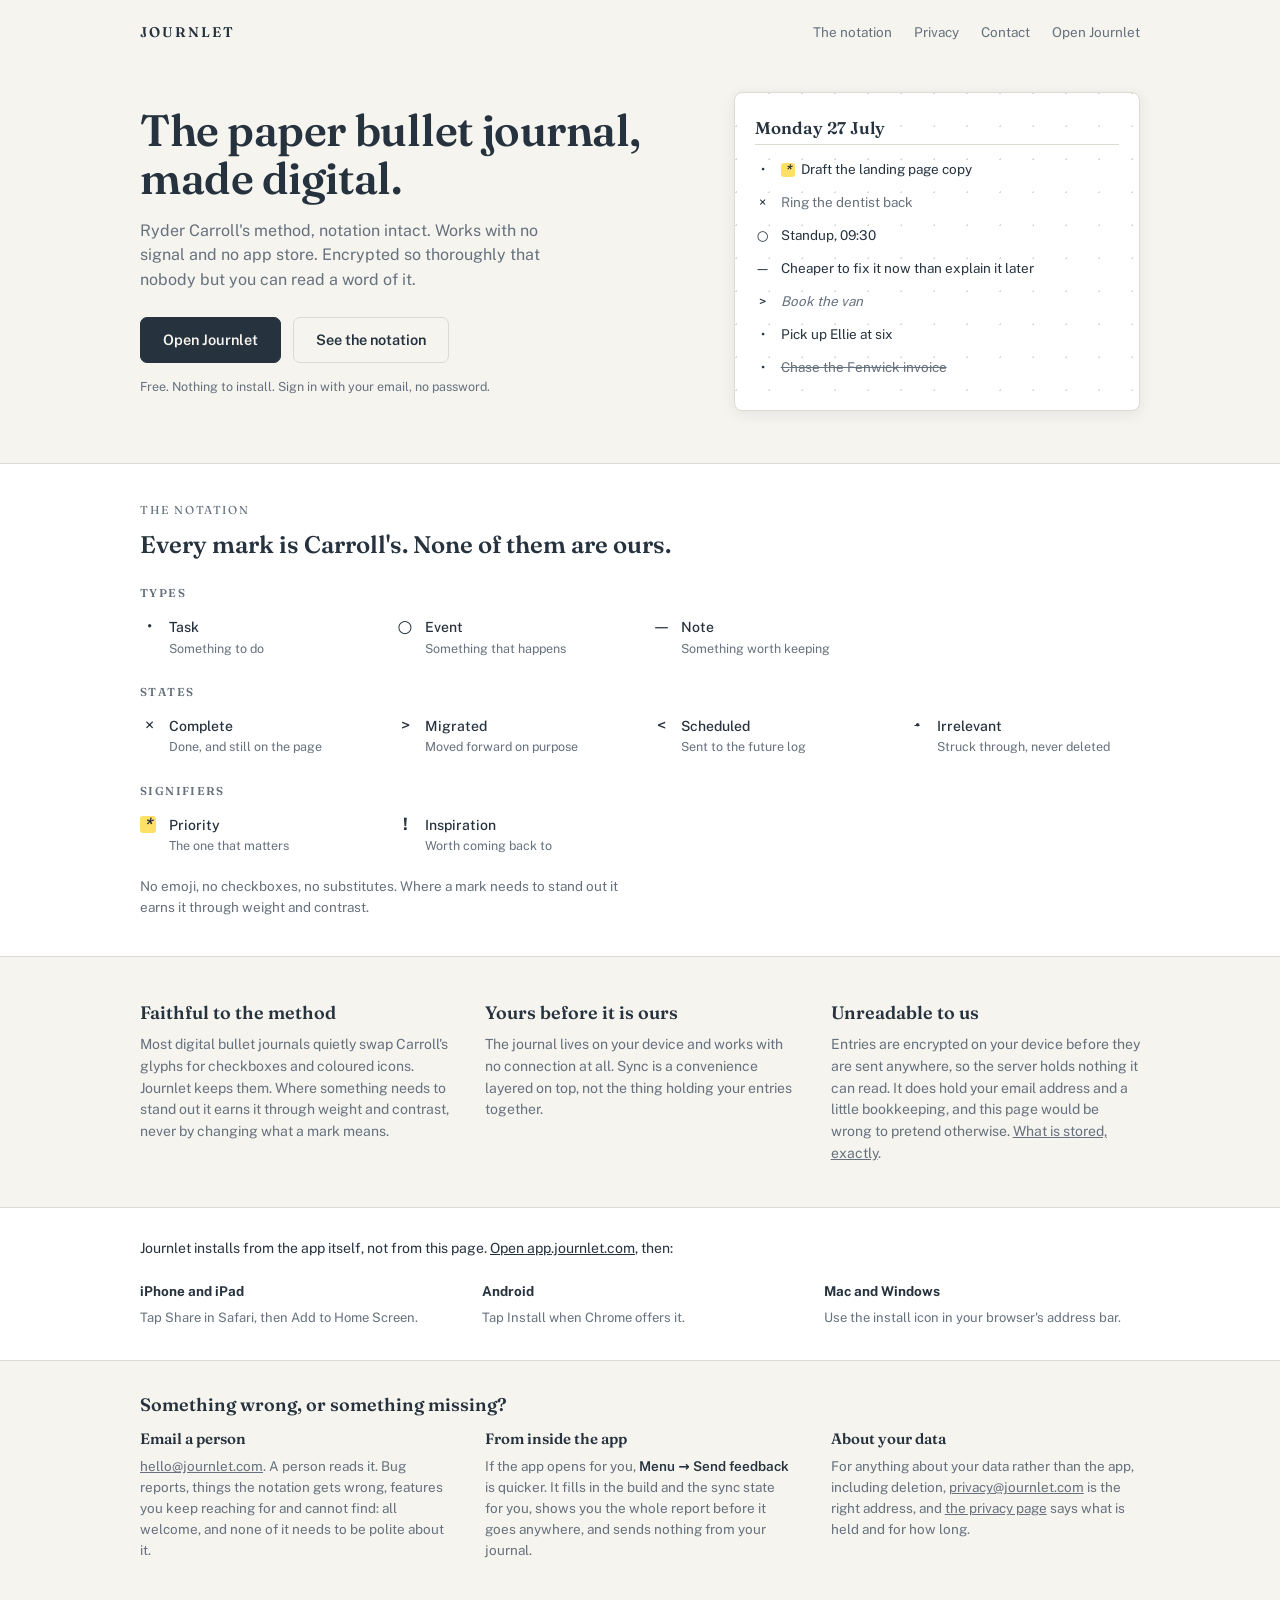
==== commit 87e14f49: "Update index.html" ====
--- a/index.html
+++ b/index.html
@@ -237,9 +237,6 @@
             </p>
           </div>
         </div>
-        <p class="last">
-          Journlet is an independent project by Gary Rutland, not a company.
-        </p>
       </div>
     </footer>
   </body>
